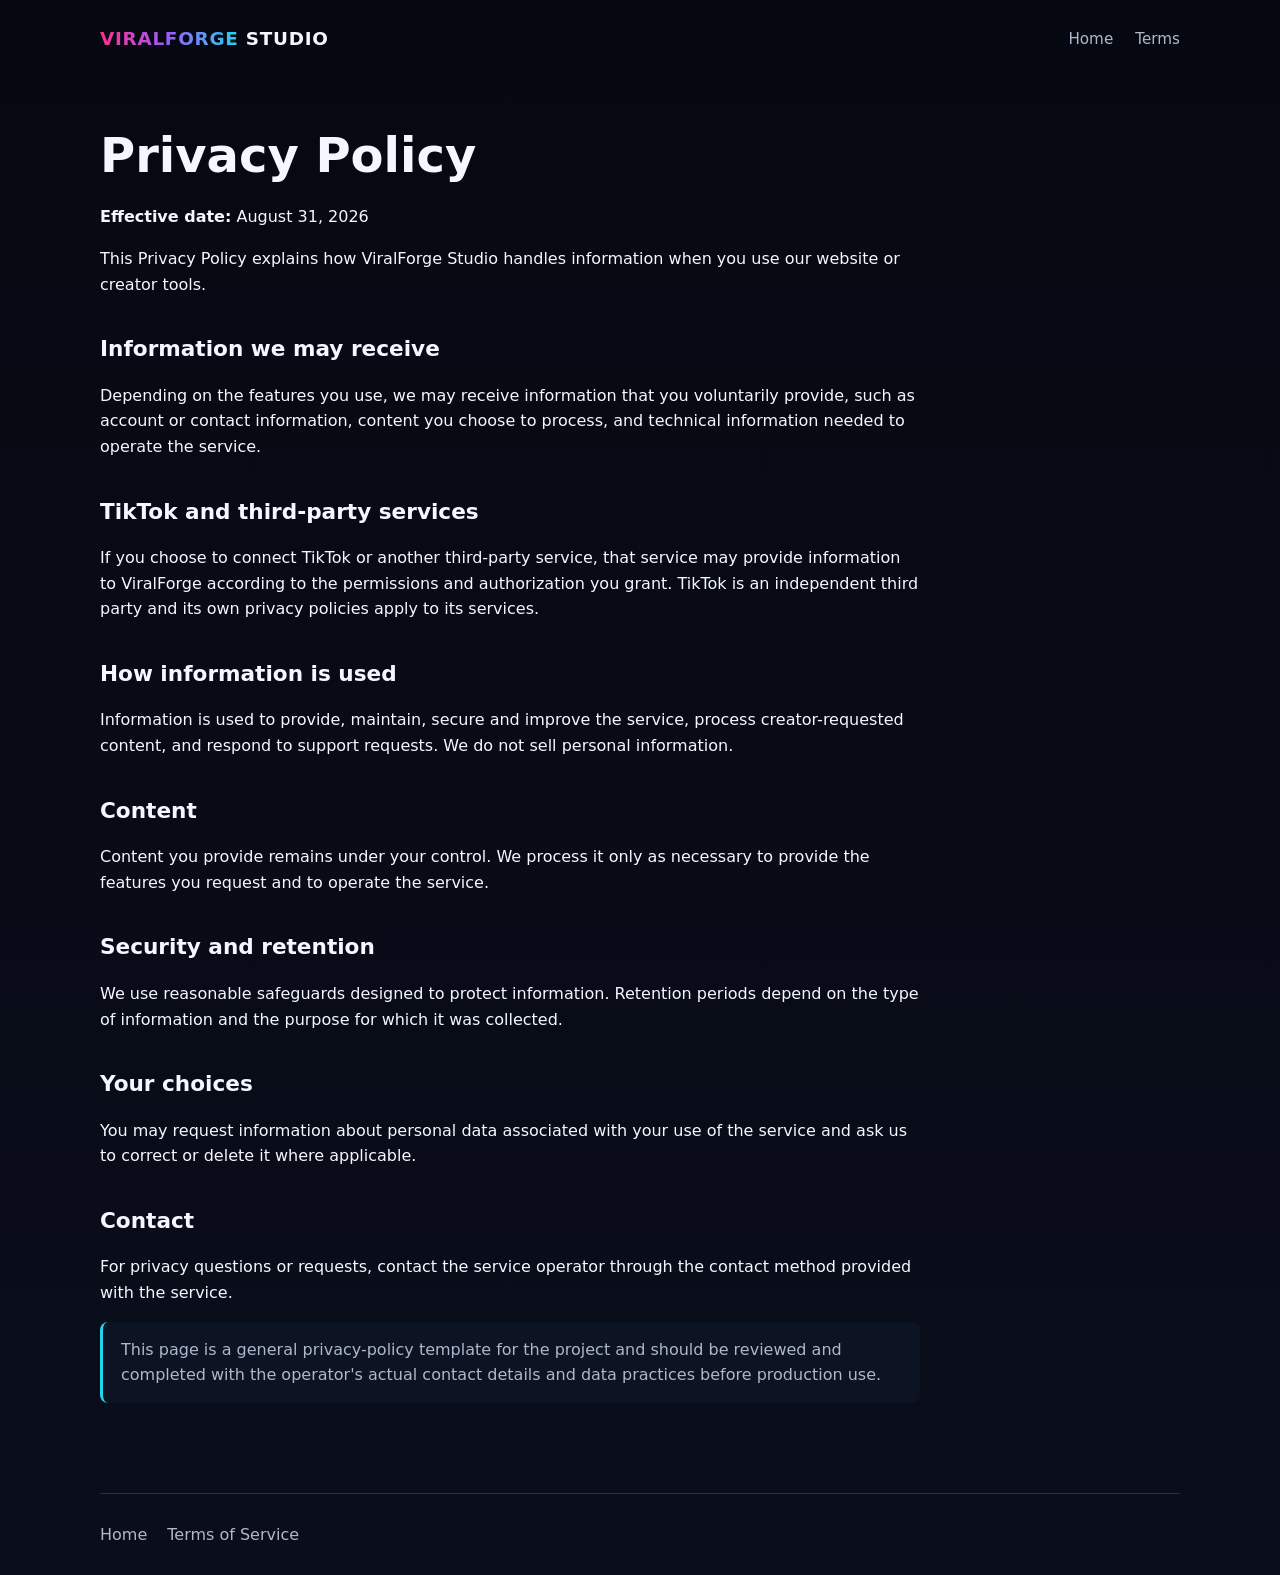
==== privacy.html @ 47f9cdbf "Add files via upload" ====
<!doctype html>
<html lang="en">
<head><meta charset="utf-8"><meta name="viewport" content="width=device-width,initial-scale=1">
<title>Privacy Policy — ViralForge Studio</title><link rel="stylesheet" href="style.css"></head>
<body><div class="container">
<nav><div class="logo"><span>VIRALFORGE</span> STUDIO</div><div><a href="index.html">Home</a><a href="terms.html">Terms</a></div></nav>
<main class="legal">
<h1>Privacy Policy</h1>
<p><strong>Effective date:</strong> August 31, 2026</p>
<p>This Privacy Policy explains how ViralForge Studio handles information when you use our website or creator tools.</p>
<h2>Information we may receive</h2>
<p>Depending on the features you use, we may receive information that you voluntarily provide, such as account or contact information, content you choose to process, and technical information needed to operate the service.</p>
<h2>TikTok and third-party services</h2>
<p>If you choose to connect TikTok or another third-party service, that service may provide information to ViralForge according to the permissions and authorization you grant. TikTok is an independent third party and its own privacy policies apply to its services.</p>
<h2>How information is used</h2>
<p>Information is used to provide, maintain, secure and improve the service, process creator-requested content, and respond to support requests. We do not sell personal information.</p>
<h2>Content</h2>
<p>Content you provide remains under your control. We process it only as necessary to provide the features you request and to operate the service.</p>
<h2>Security and retention</h2>
<p>We use reasonable safeguards designed to protect information. Retention periods depend on the type of information and the purpose for which it was collected.</p>
<h2>Your choices</h2>
<p>You may request information about personal data associated with your use of the service and ask us to correct or delete it where applicable.</p>
<h2>Contact</h2>
<p>For privacy questions or requests, contact the service operator through the contact method provided with the service.</p>
<div class="notice">This page is a general privacy-policy template for the project and should be reviewed and completed with the operator's actual contact details and data practices before production use.</div>
</main>
<footer><a href="index.html">Home</a><a href="terms.html">Terms of Service</a></footer>
</div></body></html>
---- style.css ----
:root{
  --bg:#070912;
  --panel:#101526;
  --text:#f4f7ff;
  --muted:#aeb7cb;
  --pink:#ff2f92;
  --cyan:#22d3ee;
  --line:#26304a;
}
*{box-sizing:border-box}
html{scroll-behavior:smooth}
body{
  margin:0;
  font-family:Inter,system-ui,-apple-system,BlinkMacSystemFont,"Segoe UI",sans-serif;
  background:linear-gradient(180deg,#060811 0%,#0a0e1b 100%);
  color:var(--text);
  line-height:1.6;
}
a{color:inherit}
.container{width:min(1080px,92%);margin:auto}
nav{
  display:flex;align-items:center;justify-content:space-between;
  padding:24px 0;
}
.logo{font-weight:900;letter-spacing:.04em;font-size:1.15rem}
.logo span{background:linear-gradient(90deg,var(--pink),#9b5cff,var(--cyan));-webkit-background-clip:text;background-clip:text;color:transparent}
nav a{text-decoration:none;color:var(--muted);margin-left:22px;font-size:.95rem}
.hero{padding:80px 0 95px;text-align:center}
.badge{
  display:inline-block;padding:7px 12px;border:1px solid var(--line);
  border-radius:999px;color:#cdd6ea;background:#0d1322;font-size:.85rem
}
h1{font-size:clamp(2.7rem,7vw,5.5rem);line-height:.98;margin:22px auto;max-width:850px}
.gradient{background:linear-gradient(90deg,#fff,var(--pink),#9b5cff,var(--cyan));-webkit-background-clip:text;background-clip:text;color:transparent}
.lead{max-width:720px;margin:0 auto;color:var(--muted);font-size:1.12rem}
.cta{
  display:inline-block;margin-top:28px;padding:13px 20px;border-radius:12px;
  background:linear-gradient(90deg,var(--pink),#9b5cff);
  text-decoration:none;font-weight:800
}
.grid{display:grid;grid-template-columns:repeat(3,1fr);gap:18px;padding:30px 0 80px}
.card{background:rgba(16,21,38,.85);border:1px solid var(--line);border-radius:18px;padding:24px}
.card h3{margin-top:0}
.card p{color:var(--muted)}
section{padding:35px 0 65px}
h2{font-size:2rem;margin-bottom:10px}
.section-lead{color:var(--muted);max-width:720px}
footer{border-top:1px solid var(--line);padding:28px 0;color:var(--muted)}
footer a{margin-right:20px;text-decoration:none}
.legal{max-width:820px;padding:55px 0 90px}
.legal h1{font-size:3rem;text-align:left;margin:0 0 25px}
.legal h2{font-size:1.35rem;margin-top:35px}
.notice{padding:15px 18px;border-left:3px solid var(--cyan);background:#0c1322;color:var(--muted);border-radius:8px}
@media(max-width:760px){
  .grid{grid-template-columns:1fr}
  nav{align-items:flex-start}
  nav div:last-child{display:none}
}
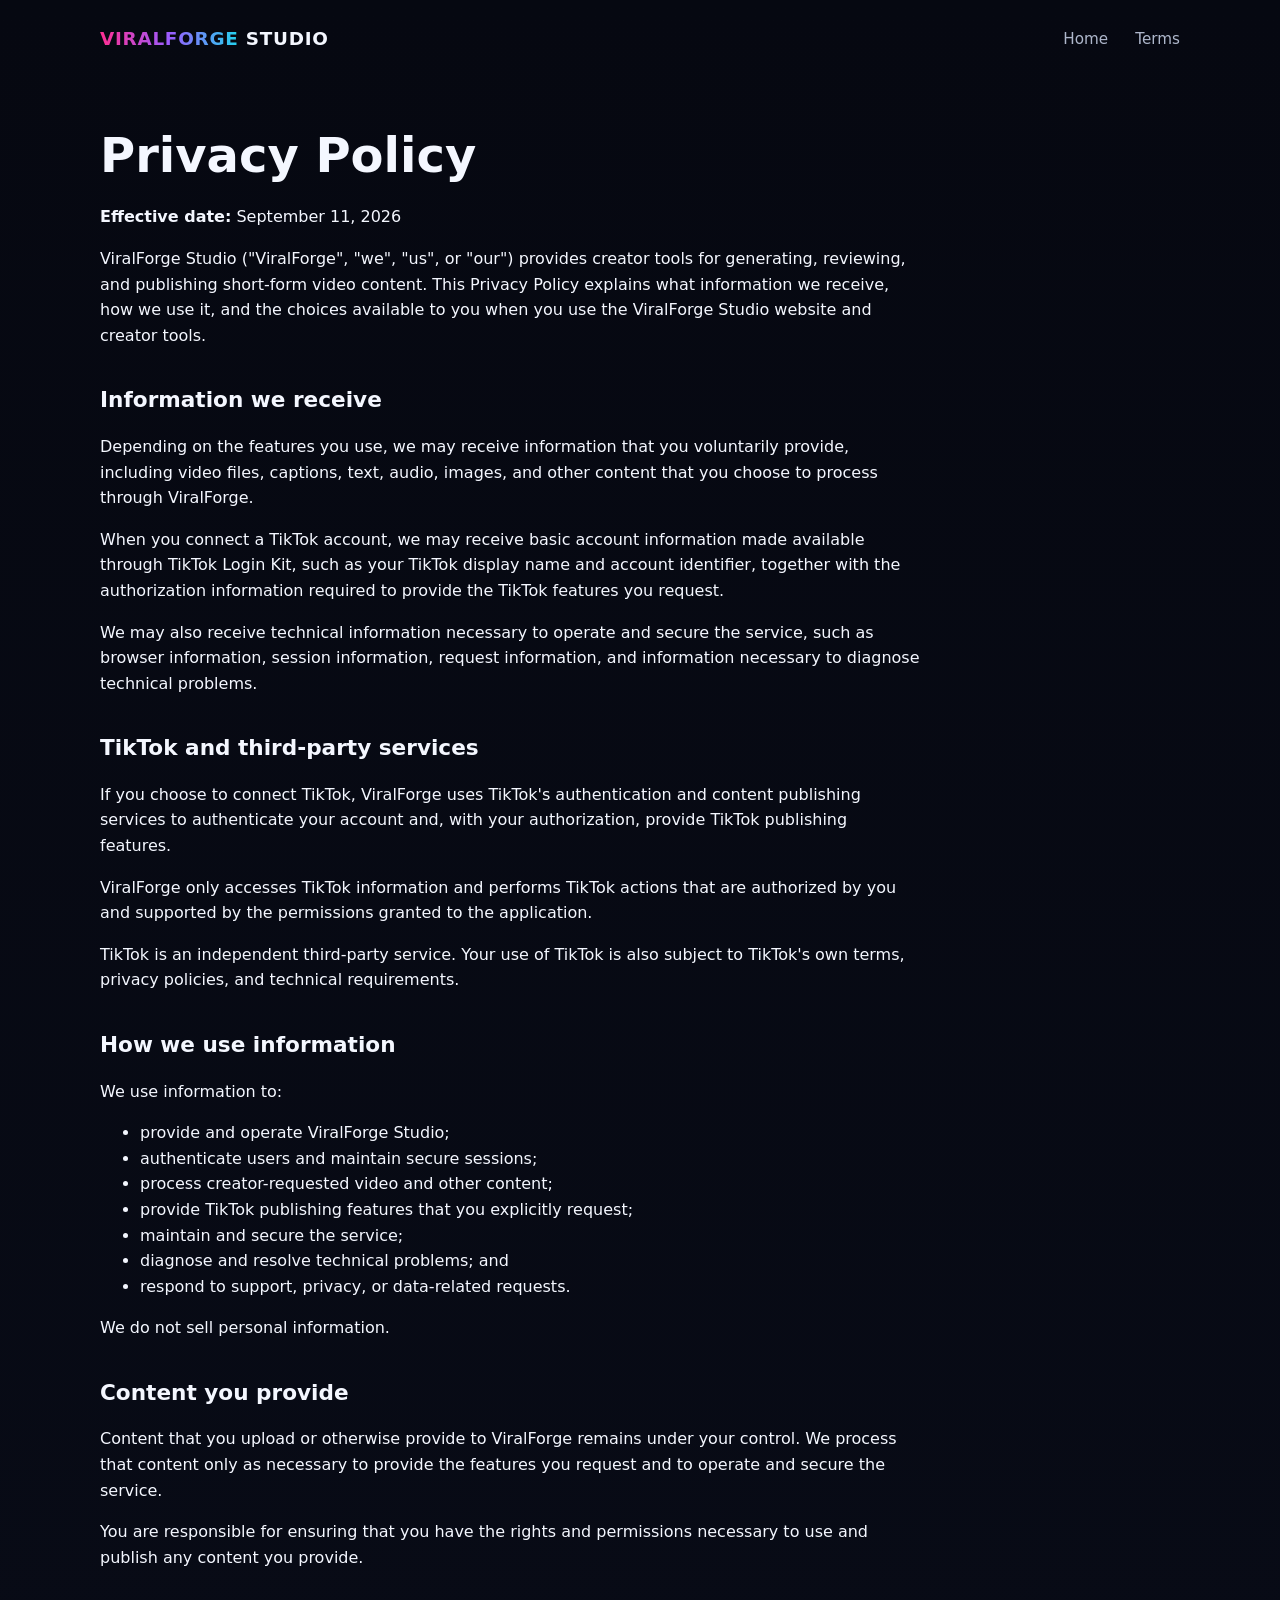
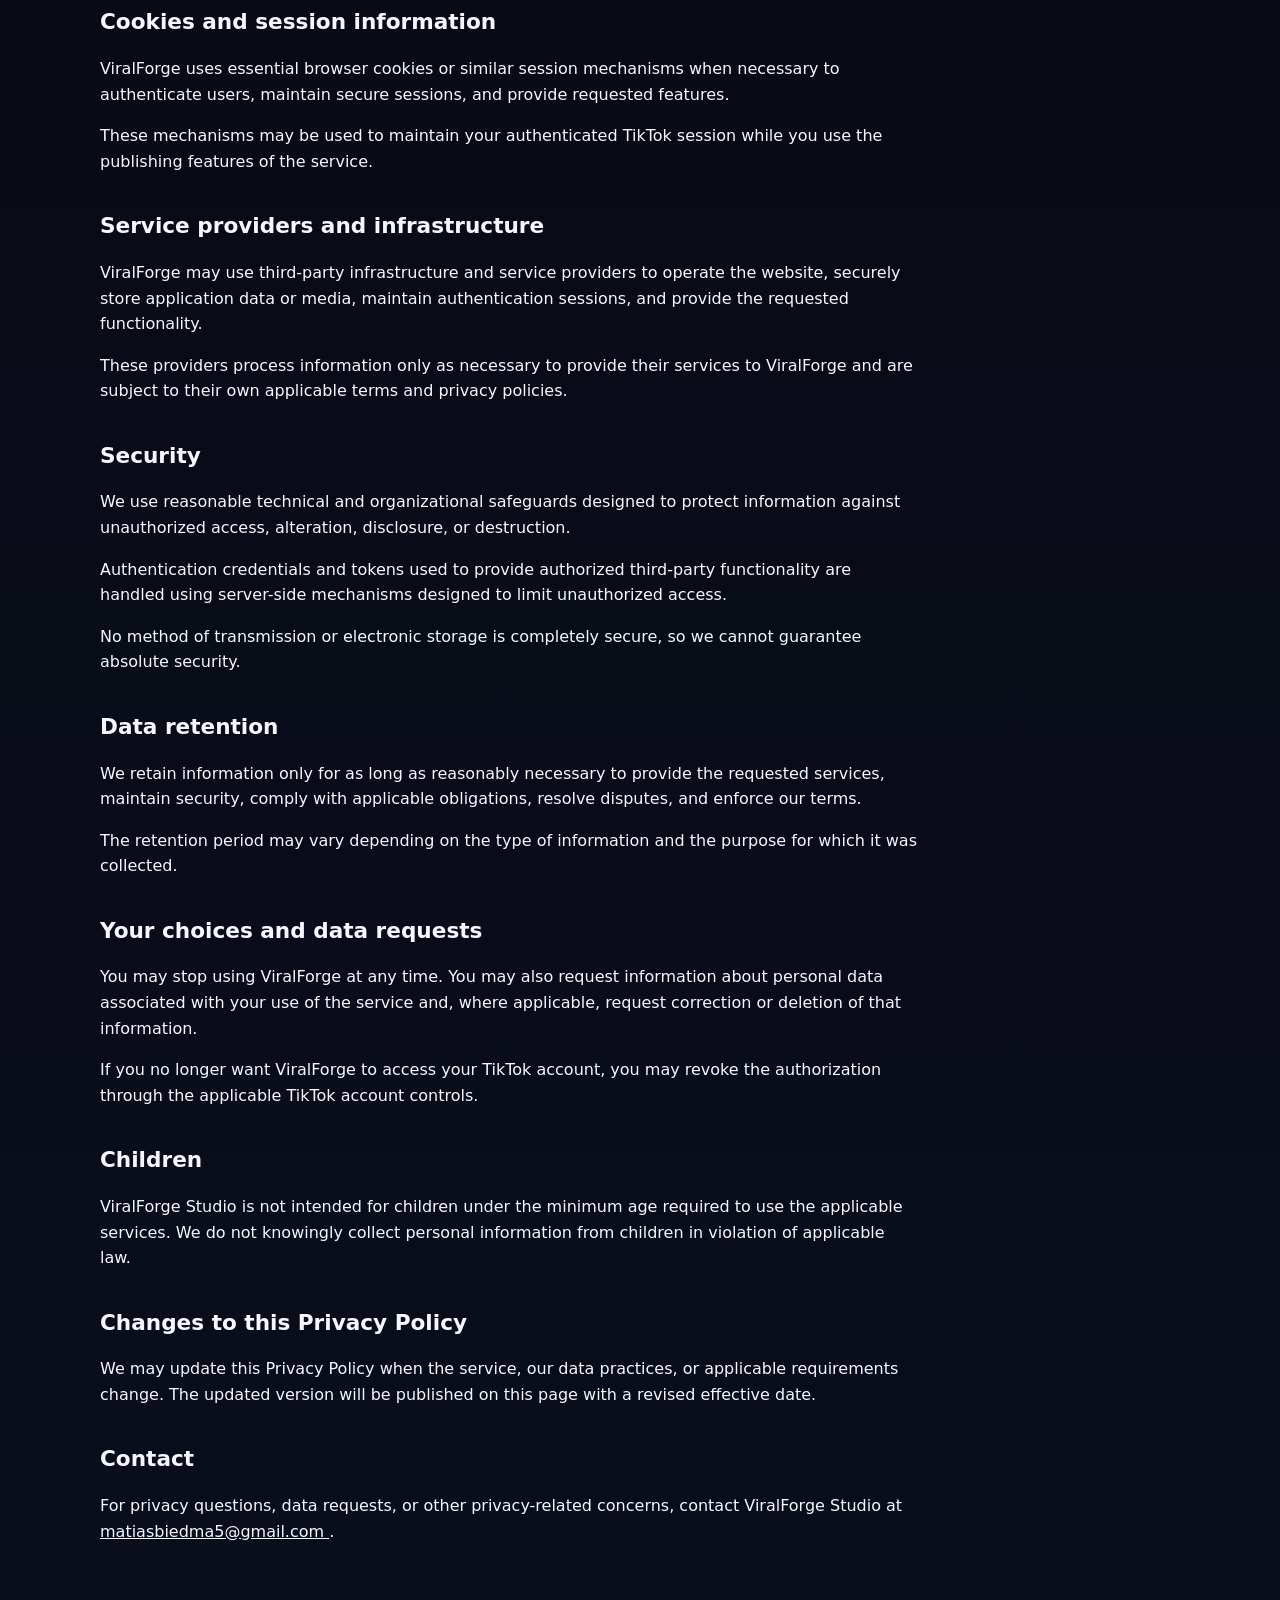
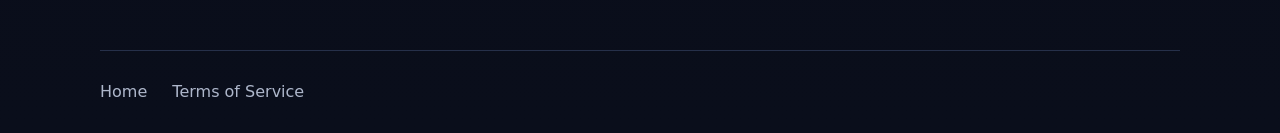
==== commit 1999602f: "Update privacy.html" ====
--- a/privacy.html
+++ b/privacy.html
@@ -1,29 +1,228 @@
-
 <!doctype html>
 <html lang="en">
-<head><meta charset="utf-8"><meta name="viewport" content="width=device-width,initial-scale=1">
-<title>Privacy Policy — ViralForge Studio</title><link rel="stylesheet" href="style.css"></head>
-<body><div class="container">
-<nav><div class="logo"><span>VIRALFORGE</span> STUDIO</div><div><a href="index.html">Home</a><a href="terms.html">Terms</a></div></nav>
-<main class="legal">
-<h1>Privacy Policy</h1>
-<p><strong>Effective date:</strong> August 31, 2026</p>
-<p>This Privacy Policy explains how ViralForge Studio handles information when you use our website or creator tools.</p>
-<h2>Information we may receive</h2>
-<p>Depending on the features you use, we may receive information that you voluntarily provide, such as account or contact information, content you choose to process, and technical information needed to operate the service.</p>
-<h2>TikTok and third-party services</h2>
-<p>If you choose to connect TikTok or another third-party service, that service may provide information to ViralForge according to the permissions and authorization you grant. TikTok is an independent third party and its own privacy policies apply to its services.</p>
-<h2>How information is used</h2>
-<p>Information is used to provide, maintain, secure and improve the service, process creator-requested content, and respond to support requests. We do not sell personal information.</p>
-<h2>Content</h2>
-<p>Content you provide remains under your control. We process it only as necessary to provide the features you request and to operate the service.</p>
-<h2>Security and retention</h2>
-<p>We use reasonable safeguards designed to protect information. Retention periods depend on the type of information and the purpose for which it was collected.</p>
-<h2>Your choices</h2>
-<p>You may request information about personal data associated with your use of the service and ask us to correct or delete it where applicable.</p>
-<h2>Contact</h2>
-<p>For privacy questions or requests, contact the service operator through the contact method provided with the service.</p>
-<div class="notice">This page is a general privacy-policy template for the project and should be reviewed and completed with the operator's actual contact details and data practices before production use.</div>
-</main>
-<footer><a href="index.html">Home</a><a href="terms.html">Terms of Service</a></footer>
-</div></body></html>
+<head>
+  <meta charset="utf-8">
+  <meta name="viewport" content="width=device-width,initial-scale=1">
+  <title>Privacy Policy — ViralForge Studio</title>
+  <link rel="stylesheet" href="style.css">
+</head>
+
+<body>
+  <div class="container">
+
+    <nav>
+      <div class="logo">
+        <span>VIRALFORGE</span> STUDIO
+      </div>
+      <div>
+        <a href="index.html">Home</a>
+        <a href="terms.html">Terms</a>
+      </div>
+    </nav>
+
+    <main class="legal">
+
+      <h1>Privacy Policy</h1>
+
+      <p>
+        <strong>Effective date:</strong> September 11, 2026
+      </p>
+
+      <p>
+        ViralForge Studio ("ViralForge", "we", "us", or "our") provides
+        creator tools for generating, reviewing, and publishing short-form
+        video content. This Privacy Policy explains what information we
+        receive, how we use it, and the choices available to you when you
+        use the ViralForge Studio website and creator tools.
+      </p>
+
+      <h2>Information we receive</h2>
+
+      <p>
+        Depending on the features you use, we may receive information that
+        you voluntarily provide, including video files, captions, text,
+        audio, images, and other content that you choose to process through
+        ViralForge.
+      </p>
+
+      <p>
+        When you connect a TikTok account, we may receive basic account
+        information made available through TikTok Login Kit, such as your
+        TikTok display name and account identifier, together with the
+        authorization information required to provide the TikTok features
+        you request.
+      </p>
+
+      <p>
+        We may also receive technical information necessary to operate and
+        secure the service, such as browser information, session information,
+        request information, and information necessary to diagnose technical
+        problems.
+      </p>
+
+      <h2>TikTok and third-party services</h2>
+
+      <p>
+        If you choose to connect TikTok, ViralForge uses TikTok's
+        authentication and content publishing services to authenticate your
+        account and, with your authorization, provide TikTok publishing
+        features.
+      </p>
+
+      <p>
+        ViralForge only accesses TikTok information and performs TikTok
+        actions that are authorized by you and supported by the permissions
+        granted to the application.
+      </p>
+
+      <p>
+        TikTok is an independent third-party service. Your use of TikTok is
+        also subject to TikTok's own terms, privacy policies, and technical
+        requirements.
+      </p>
+
+      <h2>How we use information</h2>
+
+      <p>
+        We use information to:
+      </p>
+
+      <ul>
+        <li>provide and operate ViralForge Studio;</li>
+        <li>authenticate users and maintain secure sessions;</li>
+        <li>process creator-requested video and other content;</li>
+        <li>provide TikTok publishing features that you explicitly request;</li>
+        <li>maintain and secure the service;</li>
+        <li>diagnose and resolve technical problems; and</li>
+        <li>respond to support, privacy, or data-related requests.</li>
+      </ul>
+
+      <p>
+        We do not sell personal information.
+      </p>
+
+      <h2>Content you provide</h2>
+
+      <p>
+        Content that you upload or otherwise provide to ViralForge remains
+        under your control. We process that content only as necessary to
+        provide the features you request and to operate and secure the
+        service.
+      </p>
+
+      <p>
+        You are responsible for ensuring that you have the rights and
+        permissions necessary to use and publish any content you provide.
+      </p>
+
+      <h2>Cookies and session information</h2>
+
+      <p>
+        ViralForge uses essential browser cookies or similar session
+        mechanisms when necessary to authenticate users, maintain secure
+        sessions, and provide requested features.
+      </p>
+
+      <p>
+        These mechanisms may be used to maintain your authenticated TikTok
+        session while you use the publishing features of the service.
+      </p>
+
+      <h2>Service providers and infrastructure</h2>
+
+      <p>
+        ViralForge may use third-party infrastructure and service providers
+        to operate the website, securely store application data or media,
+        maintain authentication sessions, and provide the requested
+        functionality.
+      </p>
+
+      <p>
+        These providers process information only as necessary to provide
+        their services to ViralForge and are subject to their own applicable
+        terms and privacy policies.
+      </p>
+
+      <h2>Security</h2>
+
+      <p>
+        We use reasonable technical and organizational safeguards designed
+        to protect information against unauthorized access, alteration,
+        disclosure, or destruction.
+      </p>
+
+      <p>
+        Authentication credentials and tokens used to provide authorized
+        third-party functionality are handled using server-side mechanisms
+        designed to limit unauthorized access.
+      </p>
+
+      <p>
+        No method of transmission or electronic storage is completely
+        secure, so we cannot guarantee absolute security.
+      </p>
+
+      <h2>Data retention</h2>
+
+      <p>
+        We retain information only for as long as reasonably necessary to
+        provide the requested services, maintain security, comply with
+        applicable obligations, resolve disputes, and enforce our terms.
+      </p>
+
+      <p>
+        The retention period may vary depending on the type of information
+        and the purpose for which it was collected.
+      </p>
+
+      <h2>Your choices and data requests</h2>
+
+      <p>
+        You may stop using ViralForge at any time. You may also request
+        information about personal data associated with your use of the
+        service and, where applicable, request correction or deletion of
+        that information.
+      </p>
+
+      <p>
+        If you no longer want ViralForge to access your TikTok account,
+        you may revoke the authorization through the applicable TikTok
+        account controls.
+      </p>
+
+      <h2>Children</h2>
+
+      <p>
+        ViralForge Studio is not intended for children under the minimum age
+        required to use the applicable services. We do not knowingly collect
+        personal information from children in violation of applicable law.
+      </p>
+
+      <h2>Changes to this Privacy Policy</h2>
+
+      <p>
+        We may update this Privacy Policy when the service, our data
+        practices, or applicable requirements change. The updated version
+        will be published on this page with a revised effective date.
+      </p>
+
+      <h2>Contact</h2>
+
+      <p>
+        For privacy questions, data requests, or other privacy-related
+        concerns, contact ViralForge Studio at
+        <a href="mailto:matiasbiedma5@gmail.com">
+          matiasbiedma5@gmail.com
+        </a>.
+      </p>
+
+    </main>
+
+    <footer>
+      <a href="index.html">Home</a>
+      <a href="terms.html">Terms of Service</a>
+    </footer>
+
+  </div>
+</body>
+</html>
